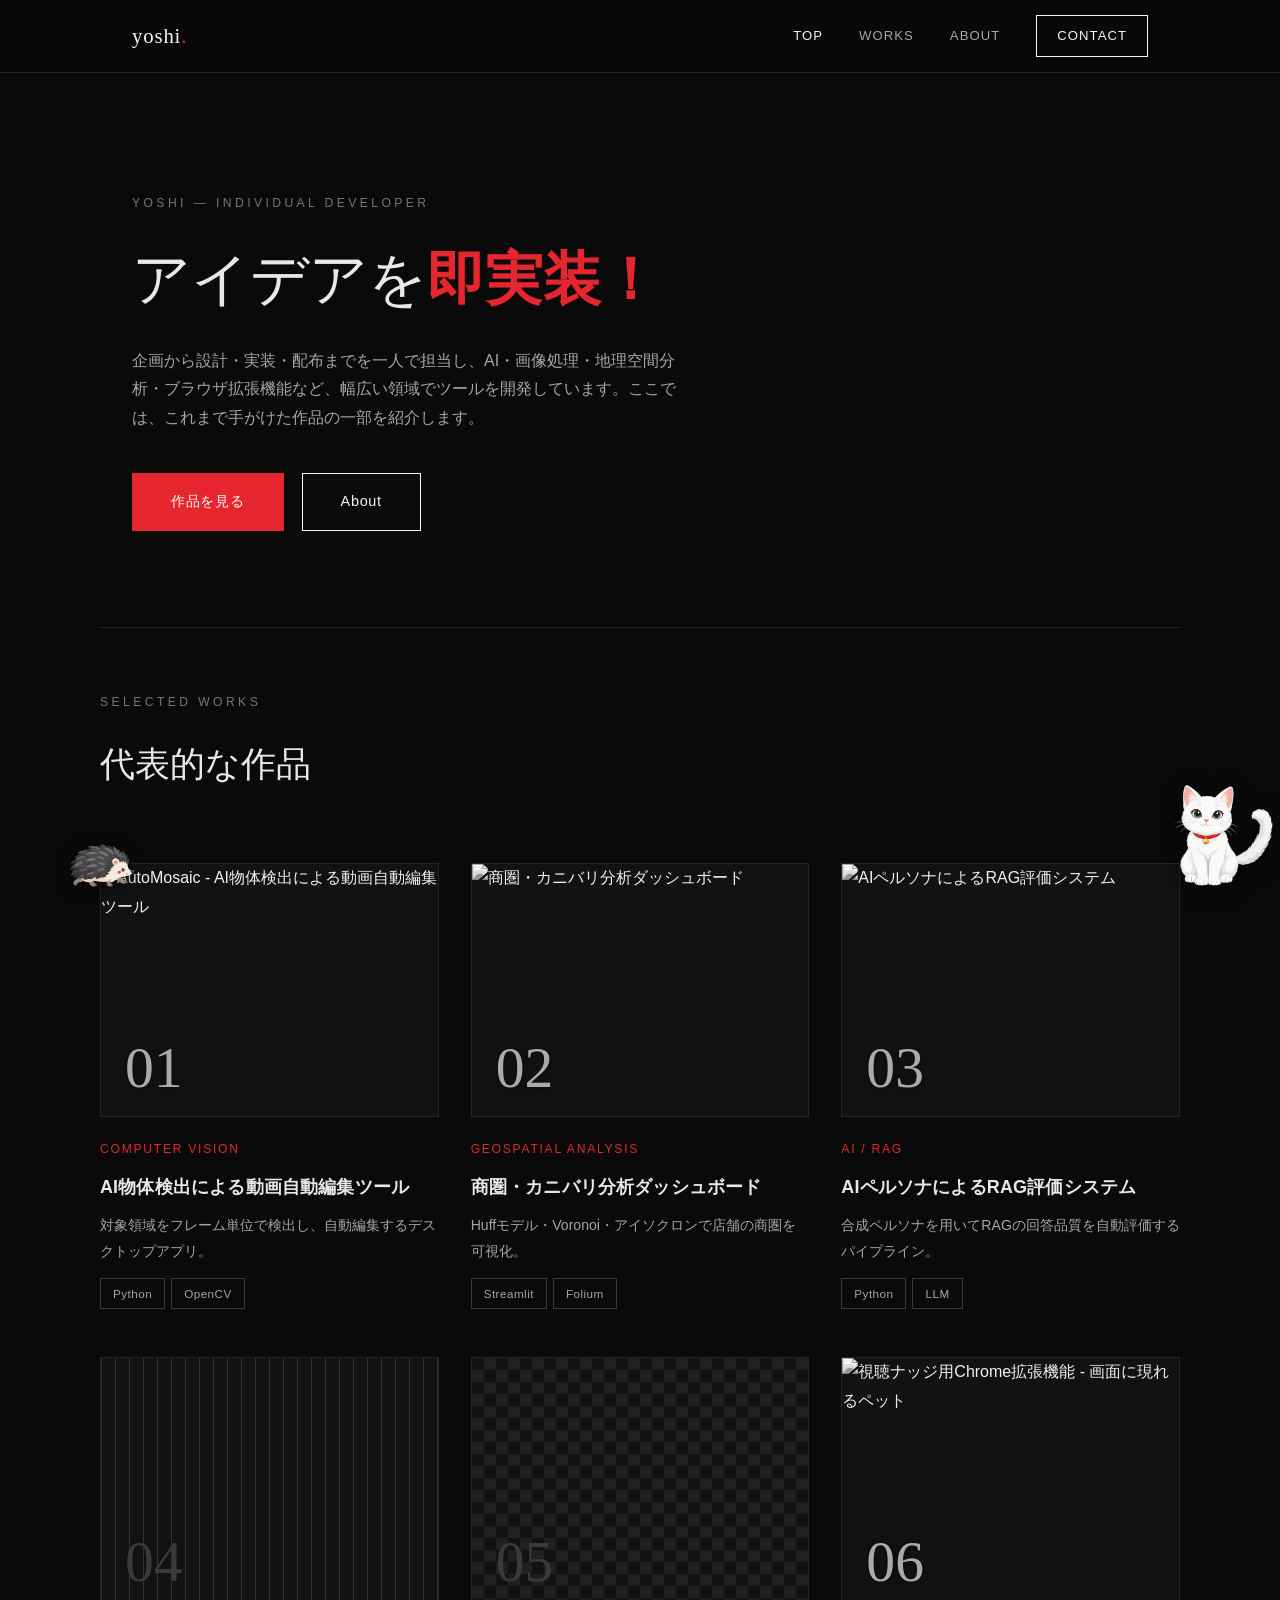
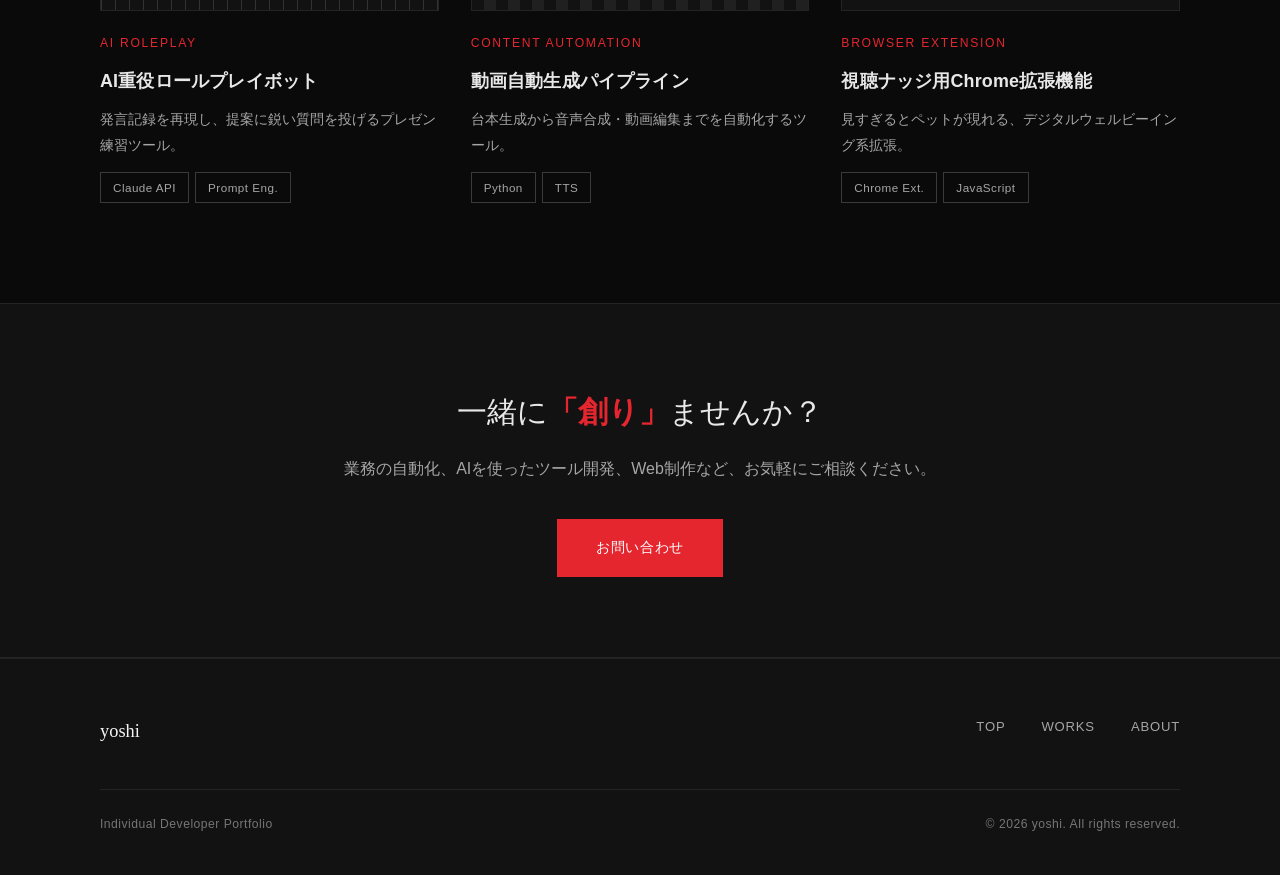
==== index.html @ 1ccfeecd "Redesign: black/white/red theme, cat intro animation, resident cat and walking hedgehog Co-Authored-" ====
<!DOCTYPE html>
<html lang="ja">
<head>
  <meta charset="UTF-8">
  <meta name="viewport" content="width=device-width, initial-scale=1.0">
  <title>yoshi | Portfolio — 個人開発の作品集</title>
  <meta name="description" content="yoshiの個人ポートフォリオ。AI・画像処理・地理空間分析・ブラウザ拡張機能など、幅広い領域で開発したツール・プロダクトを紹介します。">
  <meta property="og:type" content="website">
  <meta property="og:site_name" content="yoshi Portfolio">
  <meta property="og:title" content="yoshi | Portfolio — 個人開発の作品集">
  <meta property="og:description" content="AI・画像処理・地理空間分析・ブラウザ拡張機能など、幅広い領域で開発したツール・プロダクトを紹介します。">
  <meta property="og:locale" content="ja_JP">
  <meta name="twitter:card" content="summary">
  <link rel="icon" type="image/svg+xml" href="assets/favicon.svg">
  <script>try{if(!sessionStorage.getItem('introSeen')&&!matchMedia('(prefers-reduced-motion: reduce)').matches)document.documentElement.classList.add('intro-pending')}catch(e){}</script>
  <link rel="stylesheet" href="assets/style.css">
  <script defer src="assets/main.js"></script>
  <script type="application/ld+json">
  {
    "@context": "https://schema.org",
    "@type": "Person",
    "name": "yoshi",
    "jobTitle": "Individual Developer",
    "description": "AI・画像処理・地理空間分析・ブラウザ拡張機能など、幅広い領域でツールを開発する個人開発者。",
    "knowsAbout": ["Python", "JavaScript", "LLM", "RAG", "Computer Vision", "Geospatial Analysis"]
  }
  </script>
</head>
<body>

<!-- HEADER -->
<header>
  <div class="header-inner">
    <a href="index.html" class="logo">yoshi<span class="dot">.</span></a>
    <button class="nav-burger" type="button" aria-label="メニューを開く" aria-expanded="false" aria-controls="site-nav">
      <span></span><span></span>
    </button>
    <nav id="site-nav">
      <a href="index.html" class="nav-link active">Top</a>
      <a href="works.html" class="nav-link">Works</a>
      <a href="about.html" class="nav-link">About</a>
      <a href="about.html#contact" class="nav-cta">Contact</a>
    </nav>
  </div>
</header>

<!-- HERO -->
<section class="hero">
  <div class="eyebrow">yoshi — Individual Developer</div>
  <h1>アイデアを<b>即実装！</b></h1>
  <p>企画から設計・実装・配布までを一人で担当し、AI・画像処理・地理空間分析・ブラウザ拡張機能など、幅広い領域でツールを開発しています。ここでは、これまで手がけた作品の一部を紹介します。</p>
  <div class="hero-actions">
    <a href="works.html" class="btn btn-dark">作品を見る</a>
    <a href="about.html" class="btn btn-outline">About</a>
  </div>
</section>

<!-- SELECTED WORKS -->
<section class="work-grid-section">
  <div class="work-grid-inner">
    <div class="page-head" style="padding:0 0 48px; border-bottom:none;">
      <div class="eyebrow">Selected Works</div>
      <h1 style="font-size:clamp(1.6rem,3.6vw,2.2rem);">代表的な作品</h1>
    </div>

    <div class="work-grid">

      <a href="work-automosaic.html" class="work-card reveal">
        <div class="visual photo">
          <img src="assets/%E3%83%A2%E3%82%B6%E3%82%A4%E3%82%AF.png" alt="AutoMosaic - AI物体検出による動画自動編集ツール" loading="lazy" decoding="async">
          <span class="num serif">01</span>
        </div>
        <div class="tag-line">Computer Vision</div>
        <h3>AI物体検出による動画自動編集ツール</h3>
        <p class="desc">対象領域をフレーム単位で検出し、自動編集するデスクトップアプリ。</p>
        <div class="tech-row">
          <span class="tech">Python</span><span class="tech">OpenCV</span>
        </div>
      </a>

      <a href="work-tradearea.html" class="work-card reveal">
        <div class="visual photo">
          <img src="assets/%E5%95%86%E5%9C%8F.png" alt="商圏・カニバリ分析ダッシュボード" loading="lazy" decoding="async">
          <span class="num serif">02</span>
        </div>
        <div class="tag-line">Geospatial Analysis</div>
        <h3>商圏・カニバリ分析ダッシュボード</h3>
        <p class="desc">Huffモデル・Voronoi・アイソクロンで店舗の商圏を可視化。</p>
        <div class="tech-row">
          <span class="tech">Streamlit</span><span class="tech">Folium</span>
        </div>
      </a>

      <a href="work-persona.html" class="work-card reveal">
        <div class="visual photo">
          <img src="assets/%E3%83%9A%E3%83%AB%E3%82%BD%E3%83%8A.png" alt="AIペルソナによるRAG評価システム" loading="lazy" decoding="async">
          <span class="num serif">03</span>
        </div>
        <div class="tag-line">AI / RAG</div>
        <h3>AIペルソナによるRAG評価システム</h3>
        <p class="desc">合成ペルソナを用いてRAGの回答品質を自動評価するパイプライン。</p>
        <div class="tech-row">
          <span class="tech">Python</span><span class="tech">LLM</span>
        </div>
      </a>

      <a href="work-execbot.html" class="work-card reveal">
        <div class="visual p5"><span class="num serif">04</span></div>
        <div class="tag-line">AI Roleplay</div>
        <h3>AI重役ロールプレイボット</h3>
        <p class="desc">発言記録を再現し、提案に鋭い質問を投げるプレゼン練習ツール。</p>
        <div class="tech-row">
          <span class="tech">Claude API</span><span class="tech">Prompt Eng.</span>
        </div>
      </a>

      <a href="work-shorts.html" class="work-card reveal">
        <div class="visual p6"><span class="num serif">05</span></div>
        <div class="tag-line">Content Automation</div>
        <h3>動画自動生成パイプライン</h3>
        <p class="desc">台本生成から音声合成・動画編集までを自動化するツール。</p>
        <div class="tech-row">
          <span class="tech">Python</span><span class="tech">TTS</span>
        </div>
      </a>

      <a href="work-pet.html" class="work-card reveal">
        <div class="visual photo">
          <img src="assets/pet-frame.jpg" alt="視聴ナッジ用Chrome拡張機能 - 画面に現れるペット" loading="lazy" decoding="async">
          <span class="num serif">06</span>
        </div>
        <div class="tag-line">Browser Extension</div>
        <h3>視聴ナッジ用Chrome拡張機能</h3>
        <p class="desc">見すぎるとペットが現れる、デジタルウェルビーイング系拡張。</p>
        <div class="tech-row">
          <span class="tech">Chrome Ext.</span><span class="tech">JavaScript</span>
        </div>
      </a>

    </div>
  </div>
</section>

<!-- MORE / CTA -->
<section class="more">
  <div class="inner">
    <h3>一緒に<b>「創り」</b>ませんか？</h3>
    <p>業務の自動化、AIを使ったツール開発、Web制作など、お気軽にご相談ください。</p>
    <a href="about.html#contact" class="btn btn-dark">お問い合わせ</a>
  </div>
</section>

<!-- FOOTER -->
<footer>
  <div class="footer-inner">
    <a href="index.html" class="footer-logo">yoshi</a>
    <nav class="footer-nav">
      <a href="index.html">Top</a>
      <a href="works.html">Works</a>
      <a href="about.html">About</a>
    </nav>
  </div>
  <div class="footer-bottom">
    <span>Individual Developer Portfolio</span>
    <span>&copy; 2026 yoshi. All rights reserved.</span>
  </div>
</footer>

</body>
</html>
---- assets/style.css ----
/* ===== RESET & BASE ===== */
*, *::before, *::after { box-sizing: border-box; margin: 0; padding: 0; }

:root {
  /* Dark theme: --black is the strongest foreground, --paper the page background */
  --black:   #f5f5f5;
  --ink:     #e8e8e8;
  --gray-9:  #d0d0d0;
  --gray-6:  #a6a6a6;
  --gray-4:  #767676;
  --gray-2:  #3a3a3a;
  --gray-1:  #222222;
  --paper:   #0a0a0a;
  --bg:      #121212;
  --line:    #242424;
  --accent:  #e5262f;
  --accent-d:#b81c24;
  color-scheme: dark;
}

html { scroll-behavior: smooth; }

body {
  font-family: 'Helvetica Neue', 'Hiragino Kaku Gothic ProN', 'Noto Sans JP', Meiryo, sans-serif;
  color: var(--ink);
  background: var(--paper);
  line-height: 1.8;
  -webkit-font-smoothing: antialiased;
}

a { color: inherit; text-decoration: none; }
img, video { display: block; max-width: 100%; }
ul { list-style: none; }
.serif { font-family: 'Times New Roman', 'Yu Mincho', 'Hiragino Mincho ProN', serif; }

:focus-visible { outline: 2px solid var(--accent); outline-offset: 3px; }
::selection { background: var(--accent); color: #fff; }

/* ===== SCROLL REVEAL ===== */
.js .reveal { opacity: 0; transform: translateY(24px); transition: opacity .7s ease, transform .7s ease; }
.js .reveal.is-visible { opacity: 1; transform: none; }
@media (prefers-reduced-motion: reduce) {
  html { scroll-behavior: auto; }
  .js .reveal { opacity: 1; transform: none; transition: none; }
  *, *::before, *::after { animation-duration: .01ms !important; transition-duration: .01ms !important; }
}

/* ===== HEADER ===== */
header {
  position: sticky; top: 0; z-index: 100;
  background: rgba(10,10,10,.82);
  backdrop-filter: blur(8px);
  border-bottom: 1px solid var(--line);
}
.header-inner {
  max-width: 1080px; margin: 0 auto; padding: 0 32px;
  height: 72px; display: flex; align-items: center; justify-content: space-between;
}
.logo {
  font-family: 'Times New Roman', serif; font-size: 1.3rem; letter-spacing: .04em;
  color: var(--black);
}
.logo .dot { color: var(--accent); }
nav { display: flex; gap: 36px; align-items: center; }
nav a.nav-link { font-size: .82rem; letter-spacing: .08em; color: var(--gray-6); text-transform: uppercase; transition: color .2s; }
nav a.nav-link:hover, nav a.nav-link.active { color: var(--black); }
nav .nav-cta { border: 1px solid var(--black); color: var(--black); padding: 8px 20px; font-size: .82rem; letter-spacing: .08em; text-transform: uppercase; transition: all .2s; }
nav .nav-cta:hover { background: var(--accent); border-color: var(--accent); color: #fff; }

/* Hamburger (mobile only) */
.nav-burger {
  display: none; background: none; border: 0; cursor: pointer;
  width: 40px; height: 40px; padding: 8px;
  flex-direction: column; justify-content: center; gap: 7px;
}
.nav-burger span { display: block; height: 1.5px; width: 100%; background: var(--black); transition: transform .25s ease, opacity .2s ease; }
.nav-open .nav-burger span:first-child { transform: translateY(4.25px) rotate(45deg); }
.nav-open .nav-burger span:last-child { transform: translateY(-4.25px) rotate(-45deg); }

/* ===== HERO (index) ===== */
.hero { max-width: 1080px; margin: 0 auto; padding: 120px 32px 96px; border-bottom: 1px solid var(--line); }
.hero .eyebrow { font-size: .76rem; letter-spacing: .28em; text-transform: uppercase; color: var(--gray-4); margin-bottom: 26px; }
.hero h1 { font-size: clamp(2.1rem, 5.5vw, 3.6rem); font-weight: 400; line-height: 1.35; margin-bottom: 28px; max-width: 760px; }
.hero h1 b { font-weight: 700; color: var(--accent); }
.hero p { max-width: 560px; color: var(--gray-6); font-size: 1rem; margin-bottom: 40px; }
.hero-actions { display: flex; gap: 18px; flex-wrap: wrap; }

/* ===== BUTTONS ===== */
.btn { display: inline-block; font-size: .9rem; letter-spacing: .05em; padding: 15px 38px; transition: all .2s; border: 1px solid var(--black); }
.btn-dark { background: var(--accent); border-color: var(--accent); color: #fff; }
.btn-dark:hover { background: var(--accent-d); border-color: var(--accent-d); transform: translateY(-2px); }
.btn-outline { background: transparent; color: var(--black); }
.btn-outline:hover { background: var(--black); color: var(--paper); transform: translateY(-2px); }

/* ===== PAGE HEAD (works / about / detail) ===== */
.page-head { max-width: 1080px; margin: 0 auto; padding: 100px 32px 70px; border-bottom: 1px solid var(--line); }
.page-head .eyebrow { font-size: .76rem; letter-spacing: .28em; text-transform: uppercase; color: var(--gray-4); margin-bottom: 26px; }
.page-head h1 { font-size: clamp(2rem, 5vw, 3.2rem); font-weight: 400; line-height: 1.35; margin-bottom: 28px; }
.page-head h1 b { font-weight: 700; color: var(--accent); }
.page-head p { max-width: 620px; color: var(--gray-6); font-size: 1rem; }

/* ===== WORK GRID (works.html / index excerpt) ===== */
.work-grid-section { padding: 64px 32px 100px; }
.work-grid-inner { max-width: 1080px; margin: 0 auto; }
.work-grid {
  display: grid; grid-template-columns: repeat(3, 1fr); gap: 48px 32px;
}
.work-card { display: block; }
.work-card .visual { margin-bottom: 22px; transition: border-color .3s ease; }
.work-card:hover .visual { border-color: var(--accent); }
.work-card .tag-line { font-size: .76rem; letter-spacing: .14em; text-transform: uppercase; color: var(--accent); margin-bottom: 10px; }
.work-card h3 { font-size: 1.12rem; font-weight: 700; margin-bottom: 10px; letter-spacing: .01em; }
.work-card h3::after { content: '\2192'; display: inline-block; margin-left: 8px; opacity: 0; transform: translateX(-6px); transition: opacity .25s ease, transform .25s ease; }
.work-card:hover h3::after, .work-card:focus-visible h3::after { opacity: 1; transform: none; }
.work-card .desc { color: var(--gray-6); font-size: .88rem; margin-bottom: 14px; }
.work-card .tech-row { display: flex; flex-wrap: wrap; gap: 6px; }

/* ===== VISUAL (abstract patterns + photo) ===== */
.visual {
  aspect-ratio: 4 / 3; background: var(--bg); border: 1px solid var(--line);
  position: relative; overflow: hidden;
  display: flex; align-items: flex-end; justify-content: flex-start;
}
.visual .num {
  position: relative; z-index: 1; font-family: 'Times New Roman', serif;
  font-size: clamp(2.6rem, 6vw, 3.6rem); line-height: 1; padding: 20px 24px;
  color: var(--gray-2);
}
.visual.photo { align-items: stretch; justify-content: stretch; }
.visual.photo img { width: 100%; height: 100%; object-fit: cover; filter: grayscale(1) contrast(1.08); transition: filter .5s ease, transform .5s ease; }
.visual.photo video { width: 100%; height: 100%; object-fit: cover; }
.work-card:hover .visual.photo img { filter: grayscale(0) contrast(1.02); transform: scale(1.03); }
.visual.photo .num { position: absolute; left: 0; bottom: 0; color: rgba(255,255,255,.65); text-shadow: 0 1px 6px rgba(0,0,0,.5); }

.visual.p1::after { content: ''; position: absolute; inset: 0; background-image: linear-gradient(var(--gray-1) 1px, transparent 1px), linear-gradient(90deg, var(--gray-1) 1px, transparent 1px); background-size: 28px 28px; opacity: .8; }
.visual.p2::after { content: ''; position: absolute; inset: 0; background-image: repeating-linear-gradient(45deg, var(--gray-2) 0 2px, transparent 2px 18px); opacity: .7; }
.visual.p3::after { content: ''; position: absolute; inset: 0; background-image: radial-gradient(var(--gray-2) 1.5px, transparent 1.5px); background-size: 20px 20px; opacity: .9; }
.visual.p4::after { content: ''; position: absolute; inset: 0; background-image: repeating-radial-gradient(circle at 30% 120%, transparent 0 22px, var(--gray-2) 22px 23px); opacity: .8; }
.visual.p5::after { content: ''; position: absolute; inset: 0; background-image: repeating-linear-gradient(90deg, var(--gray-2) 0 1px, transparent 1px 14px); opacity: .8; }
.visual.p6::after { content: ''; position: absolute; inset: 0; background: repeating-conic-gradient(var(--gray-1) 0% 25%, transparent 0% 50%) 0 0 / 24px 24px; opacity: .9; }
.visual.p7::after { content: ''; position: absolute; inset: 0; background-image: repeating-linear-gradient(-45deg, var(--gray-2) 0 1px, transparent 1px 9px), repeating-linear-gradient(45deg, var(--gray-2) 0 1px, transparent 1px 9px); opacity: .55; }

/* ===== WORK DETAIL ===== */
.detail-section { padding: 56px 32px 60px; }
.detail-inner { max-width: 1080px; margin: 0 auto; }
.detail-item { display: grid; grid-template-columns: 1fr 1fr; gap: 56px; align-items: start; }
.detail-visual .visual { aspect-ratio: 1 / 1; }
.detail-body .work-meta { font-size: .76rem; letter-spacing: .2em; text-transform: uppercase; color: var(--accent); margin-bottom: 18px; }
.detail-body h2 { font-size: clamp(1.6rem, 3.4vw, 2.2rem); font-weight: 700; margin-bottom: 16px; letter-spacing: .01em; }
.detail-body .role { font-size: .84rem; letter-spacing: .04em; color: var(--gray-6); margin-bottom: 24px; }
.detail-body > p { color: var(--gray-6); font-size: .96rem; margin-bottom: 26px; }
.feat-list { margin-bottom: 28px; }
.feat-list li { font-size: .9rem; color: var(--ink); padding: 9px 0 9px 26px; position: relative; border-top: 1px solid var(--line); }
.feat-list li:first-child { border-top: none; }
.feat-list li::before { content: '—'; position: absolute; left: 0; color: var(--accent); }
.tech-row { display: flex; flex-wrap: wrap; gap: 8px; }
.tech { font-size: .73rem; letter-spacing: .04em; color: var(--gray-6); border: 1px solid var(--gray-2); padding: 4px 12px; }

/* PREV / NEXT */
.detail-pager { max-width: 1080px; margin: 0 auto; padding: 0 32px 96px; display: flex; justify-content: space-between; border-top: 1px solid var(--line); padding-top: 32px; margin-top: 24px; }
.detail-pager a { font-size: .82rem; letter-spacing: .06em; color: var(--gray-6); text-transform: uppercase; }
.detail-pager a:hover { color: var(--black); }
.detail-pager .back { text-align: center; }

/* ===== ABOUT ===== */
.about-section { padding: 16px 32px 96px; }
.about-inner { max-width: 1080px; margin: 0 auto; display: grid; grid-template-columns: 220px 1fr; gap: 56px; }
.avatar { width: 160px; height: 160px; border-radius: 50%; background: var(--bg); border: 1px solid var(--accent); color: var(--black); display: flex; align-items: center; justify-content: center; font-family: 'Times New Roman', serif; font-size: 3rem; }
.about-body p { color: var(--gray-6); font-size: .98rem; margin-bottom: 22px; max-width: 640px; }
.skill-row { display: flex; flex-wrap: wrap; gap: 8px; margin-bottom: 40px; }
.skill { font-size: .78rem; letter-spacing: .04em; color: var(--ink); border: 1px solid var(--gray-2); padding: 6px 14px; }
.contact-box { background: var(--bg); border: 1px solid var(--line); padding: 40px; }
.contact-box h3 { font-size: 1.2rem; font-weight: 700; margin-bottom: 12px; }
.contact-box p { color: var(--gray-6); font-size: .9rem; margin-bottom: 24px; }

/* ===== MORE / CTA ===== */
.more { background: var(--bg); border-top: 1px solid var(--line); border-bottom: 1px solid var(--line); padding: 80px 32px; text-align: center; }
.more .inner { max-width: 640px; margin: 0 auto; }
.more h3 { font-size: clamp(1.4rem, 3vw, 1.9rem); font-weight: 400; margin-bottom: 16px; }
.more h3 b { font-weight: 700; color: var(--accent); }
.more p { color: var(--gray-6); margin-bottom: 36px; }

/* ===== FOOTER ===== */
footer { background: var(--bg); border-top: 1px solid var(--line); padding: 56px 32px 40px; }
.footer-inner { max-width: 1080px; margin: 0 auto; display: flex; justify-content: space-between; align-items: flex-start; flex-wrap: wrap; gap: 32px; }
.footer-logo { font-family: 'Times New Roman', serif; font-size: 1.15rem; color: var(--black); }
.footer-nav { display: flex; gap: 36px; flex-wrap: wrap; }
.footer-nav a { font-size: .82rem; letter-spacing: .06em; color: var(--gray-6); text-transform: uppercase; }
.footer-nav a:hover { color: var(--black); }
.footer-bottom { max-width: 1080px; margin: 40px auto 0; padding-top: 24px; border-top: 1px solid var(--line); font-size: .76rem; color: var(--gray-4); letter-spacing: .04em; display: flex; justify-content: space-between; flex-wrap: wrap; gap: 12px; }

/* ===== RESPONSIVE ===== */
@media (max-width: 900px) {
  .work-grid { grid-template-columns: repeat(2, 1fr); }
  .about-inner { grid-template-columns: 1fr; }
  .avatar { margin-bottom: 8px; }
}
@media (max-width: 760px) {
  .nav-burger { display: flex; }
  header nav { position: absolute; top: 72px; left: 0; right: 0; background: rgba(10,10,10,.97); backdrop-filter: blur(8px); border-bottom: 1px solid var(--line); flex-direction: column; align-items: stretch; gap: 0; padding: 8px 24px 24px; display: none; }
  header.nav-open nav { display: flex; }
  header nav a.nav-link { display: block; padding: 14px 0; border-bottom: 1px solid var(--line); font-size: .9rem; }
  header nav .nav-cta { margin-top: 20px; text-align: center; padding: 12px 20px; }
  .hero { padding: 80px 24px 64px; }
  .page-head { padding: 72px 24px 54px; }
  .work-grid-section { padding: 24px 24px 72px; }
  .work-grid { grid-template-columns: 1fr; }
  .detail-item { grid-template-columns: 1fr; gap: 28px; }
  .detail-section { padding: 40px 24px 24px; }
  .detail-pager { padding: 0 24px 72px; }
  .about-section { padding: 8px 24px 72px; }
}

/* ===== CAT: OPENING (claw-sharpening intro) ===== */
/* Covers the page before first paint; main.js swaps it for the animated overlay */
html.intro-pending::after { content: ''; position: fixed; inset: 0; background: var(--paper); z-index: 9998; }
.intro {
  position: fixed; inset: 0; z-index: 9999; background: var(--paper);
  display: flex; justify-content: center; overflow: hidden; cursor: pointer;
  animation: intro-out .6s cubic-bezier(.7,0,.3,1) 2.9s forwards;
}
.intro-stage { position: absolute; top: 14vh; width: 200px; height: 80vh; }
.intro-cat {
  position: absolute; left: 0; top: 0; width: 200px; height: auto;
  transform-origin: 50% 100%;
  animation: intro-cat 2.9s cubic-bezier(.3,.6,.4,1) forwards;
}
.intro-claw {
  position: absolute; top: 16px; width: 3px; height: 0; border-radius: 2px;
  background: linear-gradient(var(--accent), rgba(229,38,47,.15));
  animation: intro-claw 2.9s cubic-bezier(.3,.6,.4,1) forwards;
}
.intro-claw:nth-child(1) { left: 62px; } .intro-claw:nth-child(2) { left: 70px; } .intro-claw:nth-child(3) { left: 78px; }
.intro-claw:nth-child(4) { left: 144px; top: 30px; } .intro-claw:nth-child(5) { left: 152px; top: 30px; } .intro-claw:nth-child(6) { left: 160px; top: 30px; }
.intro-skip { position: absolute; bottom: 28px; font-size: .72rem; letter-spacing: .24em; text-transform: uppercase; color: var(--gray-4); }
.intro.is-done { display: none; }

/* jump in from below, cling, then slip down in jerks */
@keyframes intro-cat {
  0%   { transform: translateY(80vh) scaleY(.9); }
  12%  { transform: translateY(80vh) scaleY(.8); }
  30%  { transform: translateY(-4vh) scaleY(1.08); }
  36%  { transform: translateY(0) scaleY(1); }
  46%  { transform: translateY(0) rotate(0); }
  54%  { transform: translateY(7vh) rotate(-2deg); }
  58%  { transform: translateY(8vh) rotate(1deg); }
  68%  { transform: translateY(17vh) rotate(-2deg); }
  72%  { transform: translateY(18vh) rotate(1deg); }
  84%  { transform: translateY(28vh) rotate(-1deg); }
  100% { transform: translateY(32vh) rotate(0); }
}
@keyframes intro-claw {
  0%, 46% { height: 0; }
  54% { height: 7vh; }  58% { height: 8vh; }
  68% { height: 17vh; } 72% { height: 18vh; }
  84% { height: 28vh; } 100% { height: 32vh; }
}
@keyframes intro-out { to { transform: translateY(-100%); } }

/* ===== CAT: RESIDENT (bottom-right, tail follows scroll) ===== */
.cat-dock {
  position: fixed; right: 12px; bottom: 6px; z-index: 90; width: 120px;
  pointer-events: none; filter: drop-shadow(0 4px 10px rgba(0,0,0,.6));
}
.cat-dock img { display: block; width: 100%; height: auto; }
.cat-dock .tail { position: absolute; inset: 0; transform-origin: 75% 71%; }
.cat-dock .body { position: relative; }
@media (max-width: 760px) { .cat-dock { width: 76px; right: 6px; bottom: 4px; } }

/* ===== HEDGEHOG (walks along the bottom edge) ===== */
.hedgehog {
  position: fixed; left: 0; bottom: 4px; z-index: 89; width: 100px;
  pointer-events: none; transform-origin: 50% 50%;
  filter: drop-shadow(0 3px 8px rgba(0,0,0,.6));
}
.hedgehog img { display: block; width: 100%; height: auto; }
.hedgehog .f2 { position: absolute; inset: 0; opacity: 0; }
/* alternate the two walking frames */
.hedgehog.walking .f1 { animation: hh-f1 .36s steps(1) infinite; }
.hedgehog.walking .f2 { animation: hh-f2 .36s steps(1) infinite; }
@keyframes hh-f1 { 0% { opacity: 1; } 50% { opacity: 0; } }
@keyframes hh-f2 { 0% { opacity: 0; } 50% { opacity: 1; } }
@media (max-width: 760px) { .hedgehog { width: 72px; bottom: 2px; } }
@media (prefers-reduced-motion: reduce) { .intro { display: none; } }
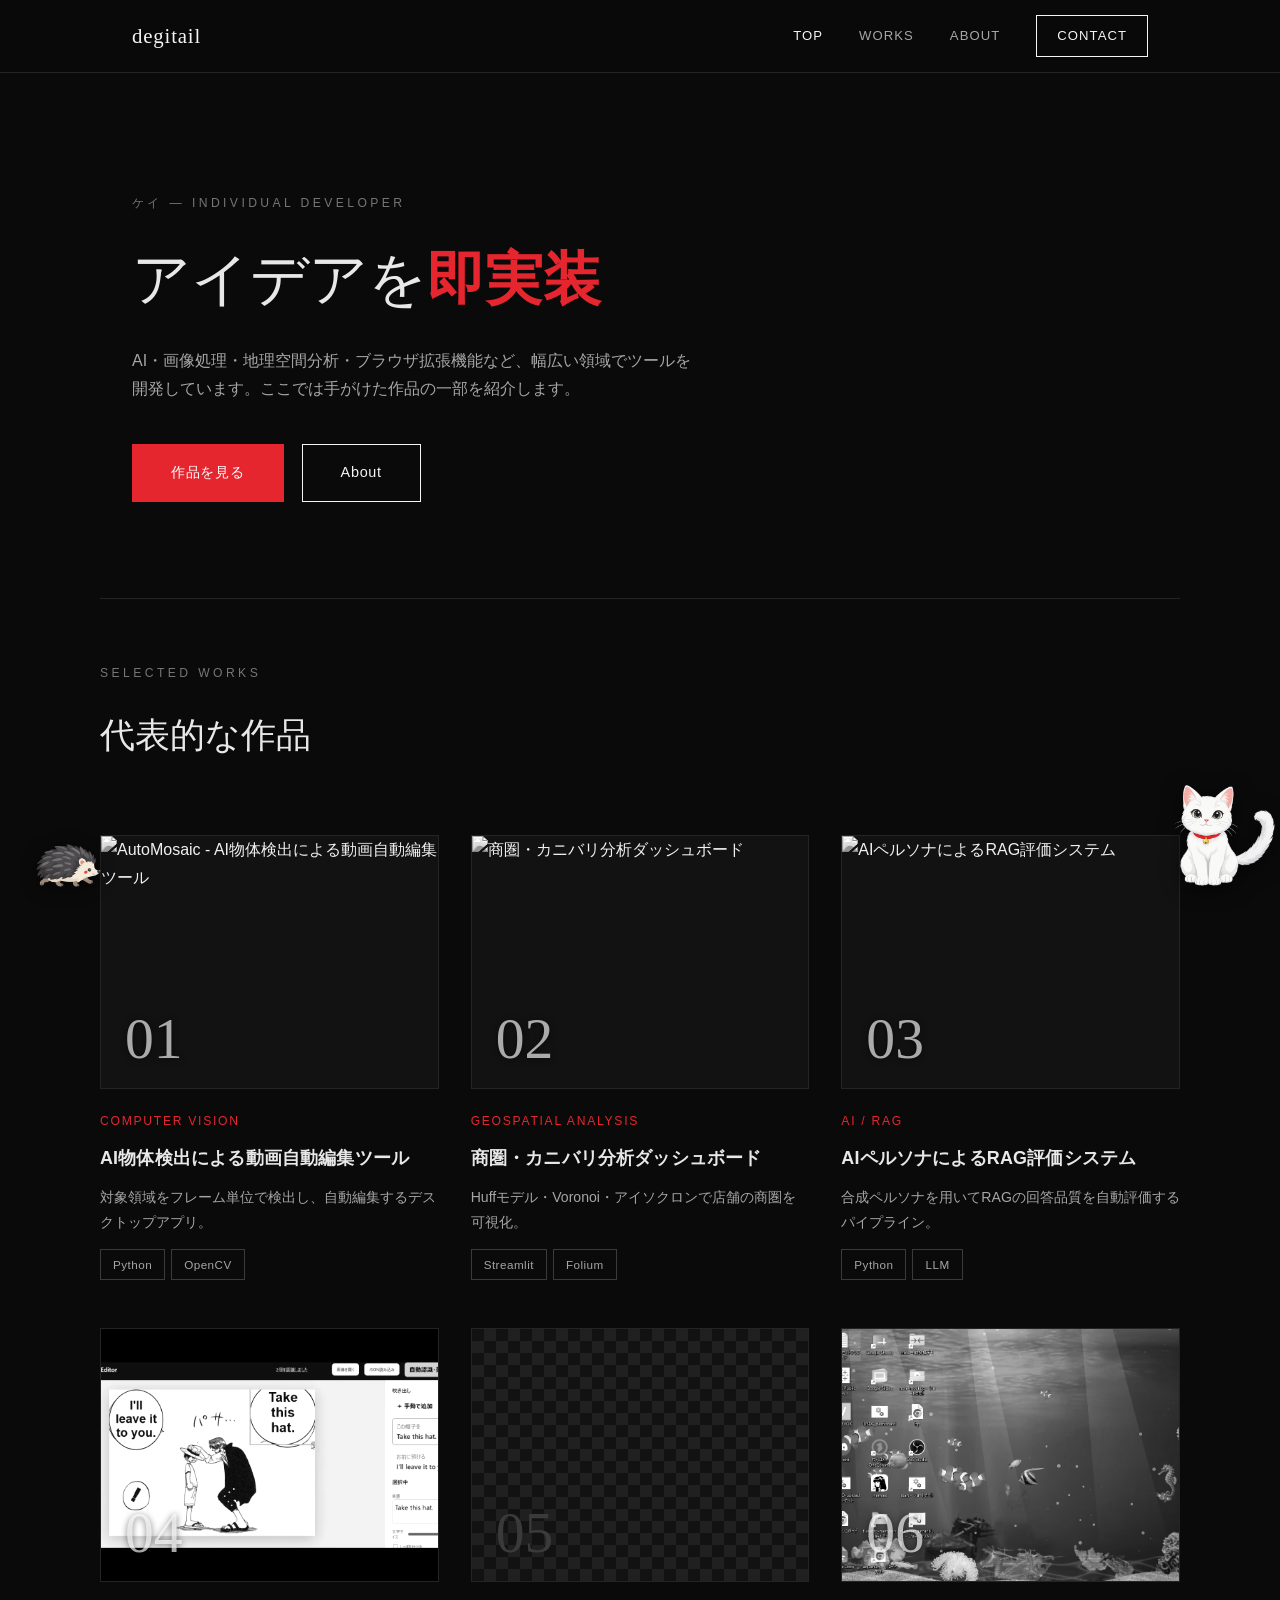
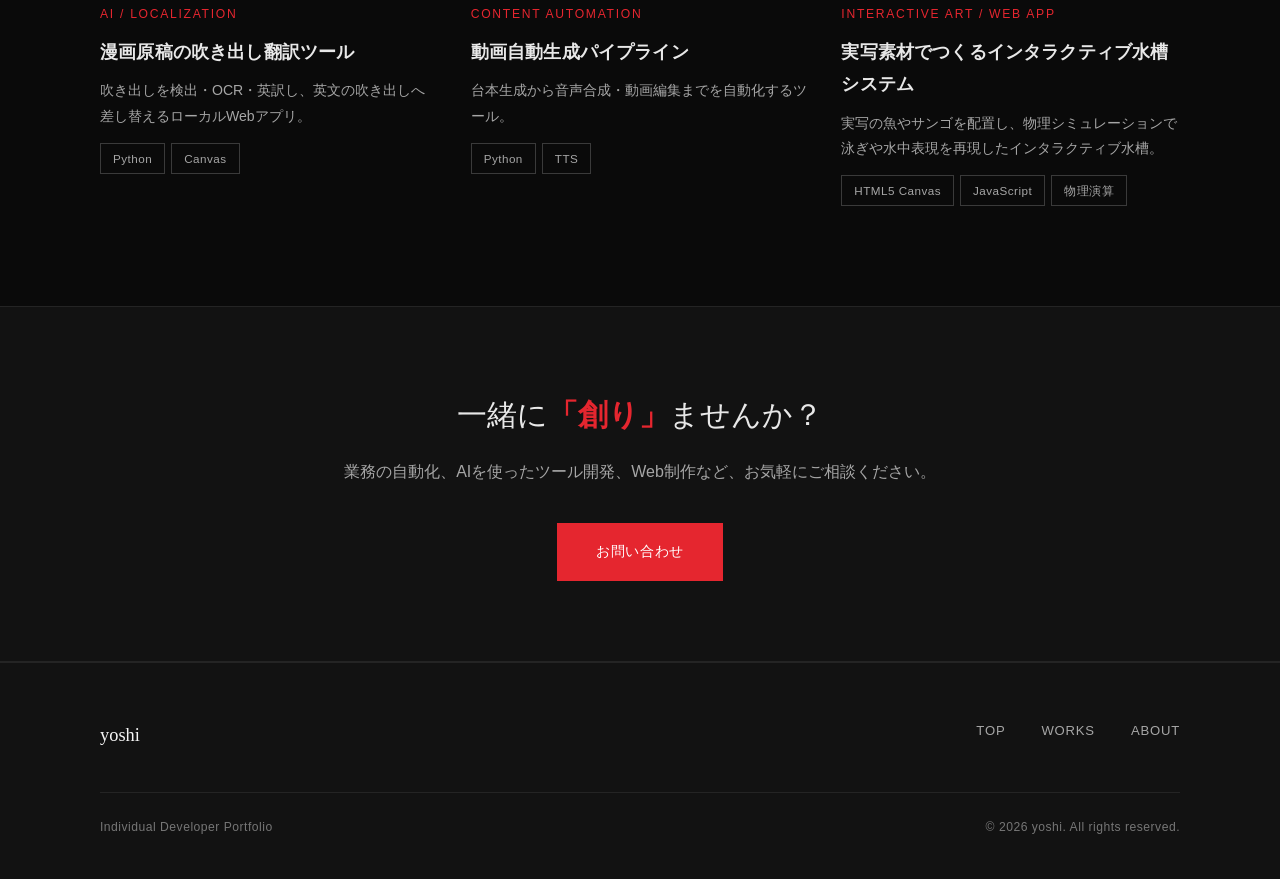
==== commit 2e89cfcd: "Replace Work 04/06 with manga translator and aquarium, rename logo to degitail - Work 04: 漫画原稿の吹き出し翻" ====
--- a/index.html
+++ b/index.html
@@ -3,12 +3,12 @@
 <head>
   <meta charset="UTF-8">
   <meta name="viewport" content="width=device-width, initial-scale=1.0">
-  <title>yoshi | Portfolio — 個人開発の作品集</title>
-  <meta name="description" content="yoshiの個人ポートフォリオ。AI・画像処理・地理空間分析・ブラウザ拡張機能など、幅広い領域で開発したツール・プロダクトを紹介します。">
+  <title>ケイのポートフォリオ</title>
+  <meta name="description" content="ケイの個人ポートフォリオ。AI/機械学習を活用した幅広い領域のツール・プロダクトを紹介します。">
   <meta property="og:type" content="website">
-  <meta property="og:site_name" content="yoshi Portfolio">
+  <meta property="og:site_name" content="kei Portfolio">
   <meta property="og:title" content="yoshi | Portfolio — 個人開発の作品集">
-  <meta property="og:description" content="AI・画像処理・地理空間分析・ブラウザ拡張機能など、幅広い領域で開発したツール・プロダクトを紹介します。">
+  <meta property="og:description" content="AI/機械学習を活用した幅広い領域のツール・プロダクトを紹介します。">
   <meta property="og:locale" content="ja_JP">
   <meta name="twitter:card" content="summary">
   <link rel="icon" type="image/svg+xml" href="assets/favicon.svg">
@@ -19,7 +19,7 @@
   {
     "@context": "https://schema.org",
     "@type": "Person",
-    "name": "yoshi",
+    "name": "kei",
     "jobTitle": "Individual Developer",
     "description": "AI・画像処理・地理空間分析・ブラウザ拡張機能など、幅広い領域でツールを開発する個人開発者。",
     "knowsAbout": ["Python", "JavaScript", "LLM", "RAG", "Computer Vision", "Geospatial Analysis"]
@@ -31,7 +31,7 @@
 <!-- HEADER -->
 <header>
   <div class="header-inner">
-    <a href="index.html" class="logo">yoshi<span class="dot">.</span></a>
+    <a href="index.html" class="logo">degitail</a>
     <button class="nav-burger" type="button" aria-label="メニューを開く" aria-expanded="false" aria-controls="site-nav">
       <span></span><span></span>
     </button>
@@ -46,12 +46,12 @@
 
 <!-- HERO -->
 <section class="hero">
-  <div class="eyebrow">yoshi — Individual Developer</div>
-  <h1>アイデアを<b>即実装！</b></h1>
-  <p>企画から設計・実装・配布までを一人で担当し、AI・画像処理・地理空間分析・ブラウザ拡張機能など、幅広い領域でツールを開発しています。ここでは、これまで手がけた作品の一部を紹介します。</p>
+  <div class="eyebrow">ケイ — Individual Developer</div>
+  <h1>アイデアを<b>即実装</b></h1>
+  <p>AI・画像処理・地理空間分析・ブラウザ拡張機能など、幅広い領域でツールを開発しています。ここでは手がけた作品の一部を紹介します。</p>
   <div class="hero-actions">
-    <a href="works.html" class="btn btn-dark">作品を見る</a>
-    <a href="about.html" class="btn btn-outline">About</a>
+    <span class="crumble"><a href="works.html" class="btn btn-dark">作品を見る</a></span>
+    <span class="crumble"><a href="about.html" class="btn btn-outline">About</a></span>
   </div>
 </section>
 
@@ -104,13 +104,16 @@
         </div>
       </a>
 
-      <a href="work-execbot.html" class="work-card reveal">
-        <div class="visual p5"><span class="num serif">04</span></div>
-        <div class="tag-line">AI Roleplay</div>
-        <h3>AI重役ロールプレイボット</h3>
-        <p class="desc">発言記録を再現し、提案に鋭い質問を投げるプレゼン練習ツール。</p>
+      <a href="work-manga.html" class="work-card reveal">
+        <div class="visual photo">
+          <img src="assets/manga-translate-thumb.jpg" alt="漫画原稿の吹き出し翻訳ツール" loading="lazy" decoding="async">
+          <span class="num serif">04</span>
+        </div>
+        <div class="tag-line">AI / Localization</div>
+        <h3>漫画原稿の吹き出し翻訳ツール</h3>
+        <p class="desc">吹き出しを検出・OCR・英訳し、英文の吹き出しへ差し替えるローカルWebアプリ。</p>
         <div class="tech-row">
-          <span class="tech">Claude API</span><span class="tech">Prompt Eng.</span>
+          <span class="tech">Python</span><span class="tech">Canvas</span>
         </div>
       </a>
 
@@ -124,16 +127,16 @@
         </div>
       </a>
 
-      <a href="work-pet.html" class="work-card reveal">
+      <a href="work-aquarium.html" class="work-card reveal">
         <div class="visual photo">
-          <img src="assets/pet-frame.jpg" alt="視聴ナッジ用Chrome拡張機能 - 画面に現れるペット" loading="lazy" decoding="async">
+          <img src="assets/aquarium-thumb.png" alt="リアルタイムで動く水槽ディスプレイ" loading="lazy" decoding="async">
           <span class="num serif">06</span>
         </div>
-        <div class="tag-line">Browser Extension</div>
-        <h3>視聴ナッジ用Chrome拡張機能</h3>
-        <p class="desc">見すぎるとペットが現れる、デジタルウェルビーイング系拡張。</p>
+        <div class="tag-line">Interactive Art / Web App</div>
+        <h3>実写素材でつくるインタラクティブ水槽システム</h3>
+        <p class="desc">実写の魚やサンゴを配置し、物理シミュレーションで泳ぎや水中表現を再現したインタラクティブ水槽。</p>
         <div class="tech-row">
-          <span class="tech">Chrome Ext.</span><span class="tech">JavaScript</span>
+          <span class="tech">HTML5 Canvas</span><span class="tech">JavaScript</span><span class="tech">物理演算</span>
         </div>
       </a>
 
--- a/assets/style.css
+++ b/assets/style.css
@@ -145,6 +145,8 @@
 .detail-inner { max-width: 1080px; margin: 0 auto; }
 .detail-item { display: grid; grid-template-columns: 1fr 1fr; gap: 56px; align-items: start; }
 .detail-visual .visual { aspect-ratio: 1 / 1; }
+.detail-visual .visual:has(video) { aspect-ratio: 16 / 9; }
+.detail-visual .visual.photo video { object-fit: contain; background: #000; }
 .detail-body .work-meta { font-size: .76rem; letter-spacing: .2em; text-transform: uppercase; color: var(--accent); margin-bottom: 18px; }
 .detail-body h2 { font-size: clamp(1.6rem, 3.4vw, 2.2rem); font-weight: 700; margin-bottom: 16px; letter-spacing: .01em; }
 .detail-body .role { font-size: .84rem; letter-spacing: .04em; color: var(--gray-6); margin-bottom: 24px; }
@@ -282,3 +284,32 @@
 @keyframes hh-f2 { 0% { opacity: 0; } 50% { opacity: 1; } }
 @media (max-width: 760px) { .hedgehog { width: 72px; bottom: 2px; } }
 @media (prefers-reduced-motion: reduce) { .intro { display: none; } }
+
+/* ===== HERO BUTTONS: crumble away on a long hover =====
+   The hover sits on the wrapper so the button can move/clip without losing hover. */
+.crumble { display: inline-block; position: relative; }
+@media (hover: hover) and (prefers-reduced-motion: no-preference) {
+  .crumble:hover .btn { animation: crumble 3.4s cubic-bezier(.55,0,.9,.6) 1.2s forwards; }
+  .crumble::before, .crumble::after {
+    content: ''; position: absolute; bottom: 12%; width: 6px; height: 6px;
+    background: var(--accent); opacity: 0; pointer-events: none;
+  }
+  .crumble::before { left: 24%; }
+  .crumble::after { right: 30%; width: 4px; height: 4px; }
+  .crumble:hover::before { animation: crumble-chip 1.3s ease-in 2.4s forwards; }
+  .crumble:hover::after { animation: crumble-chip 1.1s ease-in 3s forwards; }
+}
+@keyframes crumble {
+  0%  { clip-path: polygon(0 0,25% 0,50% 0,75% 0,100% 0,100% 50%,100% 100%,75% 100%,50% 100%,25% 100%,0 100%,0 50%); transform: none; filter: none; opacity: 1; }
+  6%  { transform: translate(-1px,0) rotate(-.4deg); }
+  12% { transform: translate(1px,0) rotate(.4deg); }
+  18% { transform: translate(-1px,1px) rotate(-.2deg); }
+  24% { clip-path: polygon(0 0,25% 0,50% 0,75% 0,100% 0,100% 50%,100% 100%,75% 100%,50% 100%,25% 100%,0 100%,0 50%); transform: translate(1px,0); }
+  45% { clip-path: polygon(4% 12%,25% 0,52% 9%,75% 0,96% 7%,100% 55%,98% 100%,75% 93%,50% 100%,22% 95%,0 100%,3% 44%); transform: translateY(1px) rotate(-.6deg); }
+  70% { clip-path: polygon(14% 42%,30% 22%,48% 38%,70% 18%,86% 36%,92% 62%,90% 100%,72% 88%,50% 100%,28% 90%,8% 100%,12% 62%); transform: translateY(5px) rotate(1.5deg); filter: blur(.3px); opacity: .85; }
+  100% { clip-path: polygon(30% 92%,38% 86%,50% 90%,62% 86%,70% 92%,72% 96%,70% 100%,60% 100%,50% 100%,40% 100%,30% 100%,28% 96%); transform: translateY(16px) rotate(4deg); filter: blur(2px); opacity: 0; }
+}
+@keyframes crumble-chip {
+  0%   { opacity: 1; transform: none; }
+  100% { opacity: 0; transform: translate(-6px,48px) rotate(200deg); }
+}
